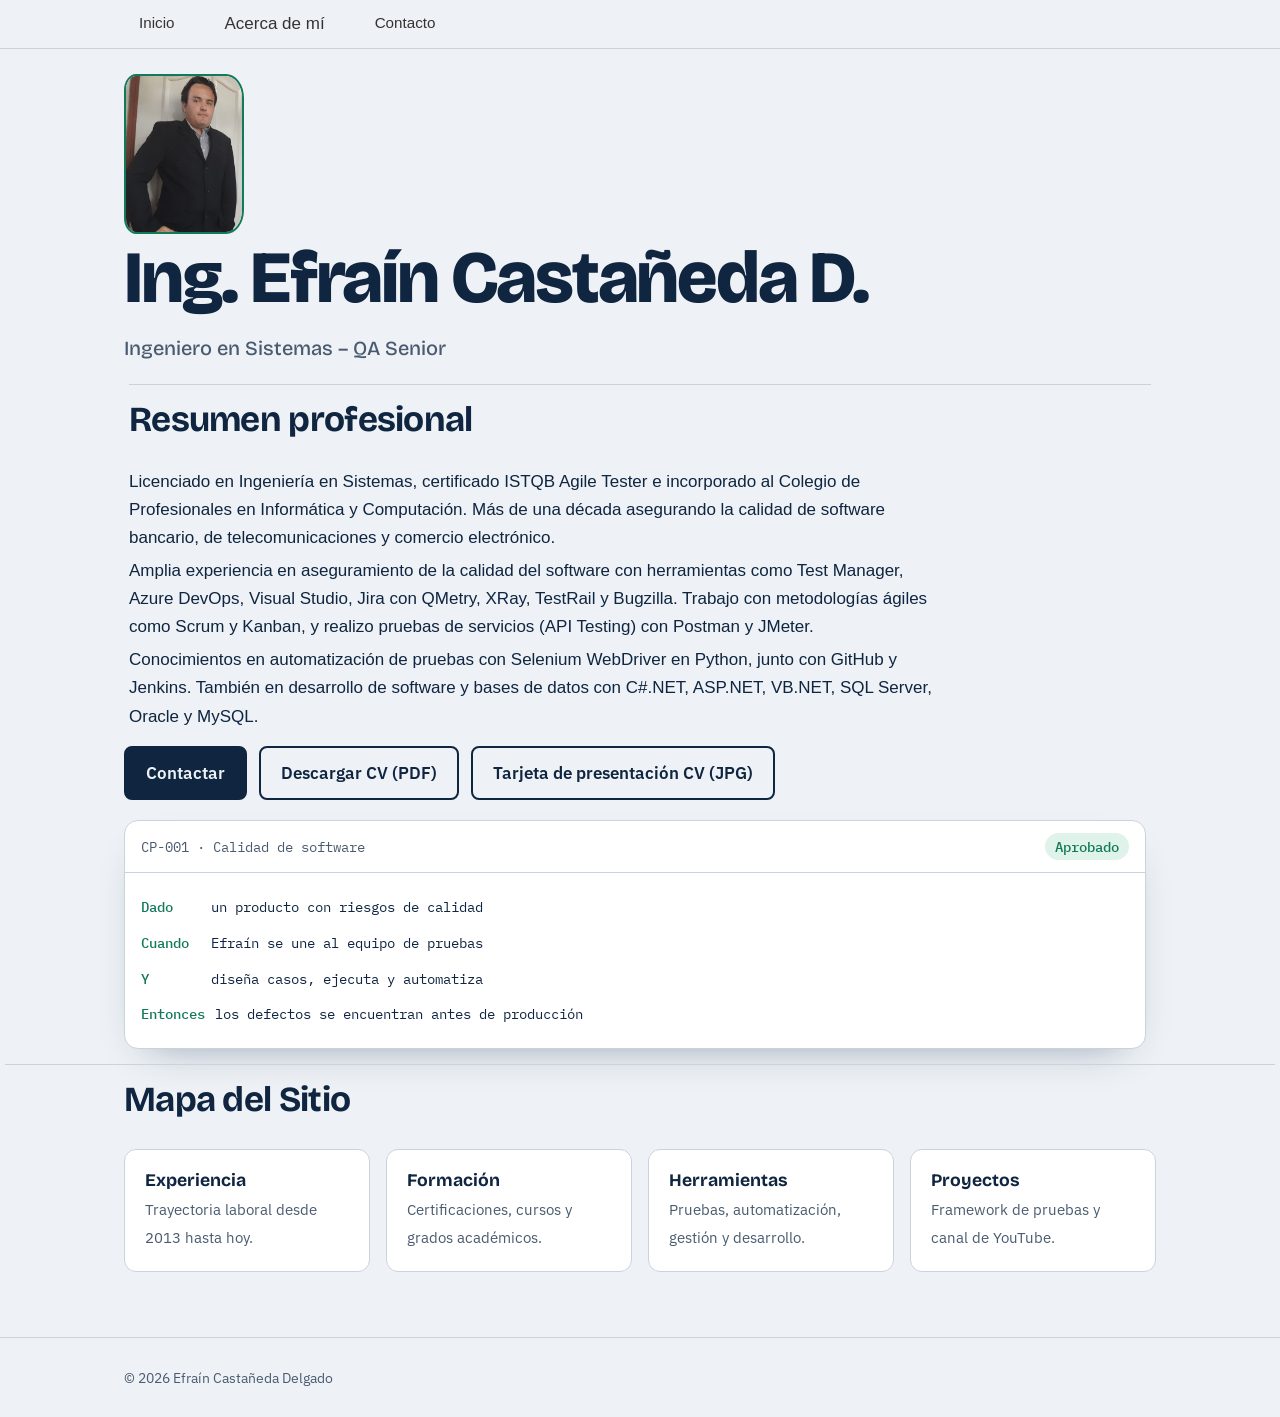
==== index.html @ b76e0f44 "." ====
<!DOCTYPE html>
<html lang="es">
<head>
<meta charset="utf-8">
<meta name="viewport" content="width=device-width, initial-scale=1">
<title>Efraín Castañeda D. | Ingeniero en Sistemas – QA Senior</title>
<meta name="description" content="Ingeniero en Sistemas y QA Senior con experiencia en pruebas funcionales, API Testing y automatización con Selenium y Python.">
<link rel="icon" href="data:image/svg+xml,<svg xmlns=%22http://www.w3.org/2000/svg%22 viewBox=%220 0 100 100%22><text y=%22.9em%22 font-size=%2290%22>✔</text></svg>">
<link rel="preconnect" href="https://fonts.googleapis.com">
<link rel="preconnect" href="https://fonts.gstatic.com" crossorigin>
<link href="https://fonts.googleapis.com/css2?family=Bricolage+Grotesque:opsz,wght@12..96,500;12..96,700;12..96,800&family=IBM+Plex+Sans:wght@400;500;600&family=IBM+Plex+Mono:wght@400;500&display=swap" rel="stylesheet">
<link rel="stylesheet" href="css/style.css">
</head>
<body>
<header class="top">
<!--   <div class = "photo-portada">
    <img src="assets/img/portada.png" alt="Portada Page"/>
  </div>  -->
  <div class="wrap">
    <nav aria-label="Principal" class="menu-acordeon">
      <ul class="lista-nivel-1">
        <!-- Opción 1: Sin submenú -->
        <li class="item-menu">
          <a href="index.html">Inicio</a>
        </li>

        <!-- Opción 2: Con submenú (Acordeón) -->
        <li class="item-menu item-con-hijos">
          <input type="checkbox" id="submenu-1" class="toggle-checkbox">
          <label for="submenu-1" class="etiqueta-menu">Acerca de mí</label>
          
          <ul class="lista-nivel-2">
            <li><a href="experiencia.html">Experiencia Profesional</a></li>
            <li><a href="formacion.html">Formación</a></li>
            <li><a href="herramientas.html">Herramientas</a></li>
            <li><a href="proyectos.html">Proyectos</a></li>
          </ul>
        </li>
        <!-- Opción 3: Otro elemento -->
        <li class="item-menu">
          <a href="contacto.html">Contacto</a>
        </li>
      </ul>
    </nav>
  </div>
</header>

<main>
  <div class="principal">

    <div class="wrap">
      <div class="photo-professional">
        <img src="assets/img/ecd.jpg" alt="Foto de Efrain C. Delgado"/>
        <h1>Ing. Efraín Castañeda D.</h1>  
      <p class="role">Ingeniero en Sistemas – QA Senior</p>

      <section id="resumen">
        <div id ="resumen">
          <h2>Resumen profesional</h2>
          <p class="lead">Licenciado en Ingeniería en Sistemas, certificado ISTQB Agile Tester e incorporado al Colegio de Profesionales en Informática y Computación. Más de una década asegurando la calidad de software bancario, de telecomunicaciones y comercio electrónico.</p>
          <p class="lead">Amplia experiencia en aseguramiento de la calidad del software con herramientas como Test Manager, Azure DevOps, Visual Studio, Jira con QMetry, XRay, TestRail y Bugzilla. Trabajo con metodologías ágiles como Scrum y Kanban, y realizo pruebas de servicios (API Testing) con Postman y JMeter.</p>
          <p class="lead">Conocimientos en automatización de pruebas con Selenium WebDriver en Python, junto con GitHub y Jenkins. También en desarrollo de software y bases de datos con C#.NET, ASP.NET, VB.NET, SQL Server, Oracle y MySQL.</p>
        </div>
      </section>

      <div class="cta">
        <a class="btn primary" href="contacto.html">Contactar</a>
        <a class="btn" href="assets/docs/CV_Efrain_Castaneda.pdf" download>Descargar CV (PDF)</a>
        <a class="btn" href="assets/img/tarjeta-cv.jpeg" download>Tarjeta de presentación CV (JPG)</a>
      </div>

      <div class="case" role="img" aria-label="Caso de prueba: el equipo encuentra los defectos antes de producción">
        <div class="case-head"><span>CP-001 · Calidad de software</span><span class="status">Aprobado</span></div>
        <ol>
          <li><b>Dado</b><span>un producto con riesgos de calidad</span></li>
          <li><b>Cuando</b><span>Efraín se une al equipo de pruebas</span></li>
          <li><b>Y</b><span>diseña casos, ejecuta y automatiza</span></li>
          <li><b>Entonces</b><span>los defectos se encuentran antes de producción</span></li>
        </ol>
      </div>
    </div>
  </div>

  <section>
    <div class="wrap">
      <h2>Mapa del Sitio</h2>
      <ul class="explore">
        <li><a href="experiencia.html"><strong>Experiencia</strong><span>Trayectoria laboral desde 2013 hasta hoy.</span></a></li>
        <li><a href="formacion.html"><strong>Formación</strong><span>Certificaciones, cursos y grados académicos.</span></a></li>
        <li><a href="herramientas.html"><strong>Herramientas</strong><span>Pruebas, automatización, gestión y desarrollo.</span></a></li>
        <li><a href="proyectos.html"><strong>Proyectos</strong><span>Framework de pruebas y canal de YouTube.</span></a></li>
      </ul>
    </div>
  </section>
</main>

<footer>
  <div class="wrap">© <span id="year">2026</span> Efraín Castañeda Delgado</div>
</footer>

<script src="js/main.js" defer></script>
</body>
</html>
---- css/style.css ----
:root{
  --paper:#eef2f6; --surface:#ffffff; --ink:#0f2540; --muted:#4a5b70;
  --line:#c9d3de; --pass:#13795b; --pass-bg:#dff3ea; --focus:#1d5fd1;
  --display:'Bricolage Grotesque','Segoe UI',system-ui,sans-serif;
  --body:'IBM Plex Sans','Segoe UI',system-ui,sans-serif;
  --mono:'IBM Plex Mono',ui-monospace,Consolas,monospace;
}
@media (prefers-color-scheme:dark){
  :root{--paper:#0c1623; --surface:#13233a; --ink:#e8eef6; --muted:#9fb0c4; --line:#27405e; --pass:#5fd3a6; --pass-bg:#123a30; --focus:#7fb0ff}
}
*{box-sizing:border-box}
html{scroll-behavior:smooth}
body{margin:0;background:var(--paper);color:var(--ink);font:400 1.0625rem/1.65 var(--body)}
a{color:inherit}
:focus-visible{outline:3px solid var(--focus);outline-offset:3px;border-radius:4px}
.wrap{max-width:1080px;margin:0 auto;padding:0 24px}
header.top{border-bottom:1px solid var(--line)}
header.top .wrap{
  display:flex;
  justify-content:space-between;
  align-items:center;
  gap:16px;
}
.brand{font:700 1.05rem var(--display);text-decoration:none}
nav ul{display:flex;gap:20px;list-style:none;margin:0;padding:0;flex-wrap:wrap}
nav a{text-decoration:none;color:var(--muted);font-weight:500;font-size:.95rem}
nav a:hover{color:var(--ink);text-decoration:underline;text-underline-offset:4px}

div.photo-portada img{
  display: inline;
  border-radius: 15% 15% 15% 15%;
  display: inline;
  
  padding: 2px;
  width: 900px;
  height: 200px;
  margin: 5px 10px 10px 400px;
}
div.photo-professional img{
  display: inline;
  width: 120px;
  height: 160px;
  border-radius: 10% 15% 15% 10%;
  border: 2.5px solid #13795b;
}

.menu-acordeon {
  width: 37%;
  font-family: Arial, sans-serif;
}
.menu-acordeon > ul {
  list-style: none;
  padding-left: 0;
  margin: 0;
  display: flex; /* Convierte el menú en horizontal */
  background-color: transparent;
}
.menu-acordeon > ul > li {
  position: relative; /* Necesario para posicionar el submenú debajo */
}
.menu-acordeon a,
.etiqueta-menu {
  border-radius: 10% 15% 15% 10%;
  display: block;
  padding: 10px 15px;
  background-color: transparent;
  color: #333;
  text-decoration: none;
  border-bottom: 0px solid #ddd;
  cursor: pointer;
  white-space: nowrap; /* Evita que el texto se rompa en dos líneas */
}
.menu-acordeon a:hover,
.etiqueta-menu:hover {
  background-color: #13795b;
  color: white;
}
/* Ocultar los checkboxes nativos */
.toggle-checkbox {
  display: none;
}
/* Ocultar y posicionar los submenús por defecto */
.lista-nivel-2 {
  list-style: none;
  padding: 0;
  margin: 0;
  max-height: 0;
  overflow: hidden;
  transition: max-height 0.3s ease;
  background-color: #fafafa;
  
  /* Posicionamiento flotante debajo del botón principal */
  position: absolute;
  top: 100%;
  left: 0;
  min-width: 100px;
  z-index: 100;
  box-shadow: 0px 4px 6px rgba(0,0,0,0.1);
}

/* Mostrar subnivel cuando el checkbox está marcado */
.toggle-checkbox:checked ~ .lista-nivel-2 {
  max-height: 500px;
}
/* Quitar la sangría excesiva lateral en modo horizontal */
.lista-nivel-2 a {
  padding-left: 15px;
}

.principal{
  padding:25px 0 50px
}
.hero .wrap{
  display:grid; 
  grid-template-columns: repeat(2, 1.2fr); 
  gap:25px;
  align-items:center
}
h1{
  font:800 clamp(2.6rem,6.5vw,4.6rem)/1 var(--display);
  letter-spacing:-.03em;
  margin:0 0 20px
}
.role{
  font:500 1.25rem var(--display);
  color:var(--muted);
  margin:0 0 24px
}
.lead{
  max-width:85ch;
  margin:0 0 5px;
  font-family: Arial, Helvetica, sans-serif;
}
.cta{
  display:flex;
  gap:12px;
  flex-wrap:wrap
}
.btn{
  display:inline-block;
  padding:11px 20px;
  border-radius:8px;
  font-weight:600;
  text-decoration:none;
  border:2px solid var(--ink)
}
.btn.primary{
  background:var(--ink);
  color:var(--paper)
}
.btn:hover{
  transform:translateY(-1px)
}
.case{
  background:var(--surface);
  margin:20px 10px 10px 0px;
  padding:0px;
  border:1px solid var(--line);
  border-radius:14px;
  box-shadow:0 18px 40px -24px rgba(15,37,64,.45);
  font-family:var(--mono);
  font-size:.85em;
}
.case-head{
  display:flex;
  justify-content:
  space-between;
  align-items:center;
  padding:12px 16px;
  border-bottom:1px solid var(--line);
  color:var(--muted)
}
.status{
  background:var(--pass-bg);
  color:var(--pass);
  font-weight:500;
  padding:2px 10px;
  border-radius:90px
}
.case ol{
  list-style:none;
  margin:0;
  padding:16px
}
.case li{
  display:flex;
  gap:10px;
  padding:7px 0;
  line-height:1.5
}
.case b{
  color:var(--pass);
  font-weight:500;
  min-width:7.5ch
}
.case li span{
  flex:1
}

section{
  margin: 15px 5px 15px 5px;
  padding: 0px;
  border-top:1px solid var(--line)
}
h2{
  font:700 clamp(1.7rem,3.4vw,2.2rem)/1.15 var(--display);
  letter-spacing:-.02em;
  margin:15px 0 28px
}
h3{
  font:700 1.15rem var(--display);
  margin:0
}
.muted{
  color:var(--muted)
}

.timeline{
  list-style:none;
  margin:0;
  padding:0;
  border-left:2px solid var(--line)
}
.timeline li{
  position:relative;
  padding:0 0 30px 28px
}
.timeline li::before{
  content:"";position:absolute;
  left:-7px;
  top:8px;
  width:12px;
  height:12px;
  border-radius:50%;
  background:var(--paper);
  border:2px solid var(--pass)
}
.timeline li.now::before{
  background:var(--pass)
}
.when{
  font:500 .85rem var(--mono);
  color:var(--muted)
}
.timeline p{
  margin:6px 0 0;
  max-width:68ch
}
.org{
  color:var(--muted);
  font-weight:500
}

.cols{
  display:grid;
  grid-template-columns:repeat(auto-fit,minmax(260px,1fr));
  gap:36px
}
.cols h3{
  margin-bottom:12px
}
.plain{
  list-style:none;
  margin:0;
  padding:0
}
.plain li{
  padding:8px 0;
  border-bottom:1px solid var(--line)
}
.plain li:last-child{
  border-bottom:0
}
.plain small{
  display:block;
  color:var(--muted);
  font-family:var(--mono);
  font-size:.82rem
}
.chips{
  display:flex;
  flex-wrap:wrap;
  gap:8px;
  list-style:none;
  margin:0;
  padding:0
}
.chips li{
  background:var(--surface);
  border:1px solid var(--line);
  border-radius:6px;
  padding:4px 12px;
  font-size:.95rem
}

.project{
  background:var(--surface);
  border:1px solid var(--line);
  border-radius:14px;
  padding:28px;
  display:grid;
  gap:10px;
  max-width:760px
}

.contact a{
  font-weight:600
}
.yt{
  background:var(--surface);
  border:1px solid var(--line);
  border-radius:14px;
  padding:28px;
  display:flex;
  gap:24px;
  align-items:center;
  justify-content:space-between;
  flex-wrap:wrap;
  max-width:760px
}
.yt p{
  margin:6px 0 0;
  max-width:46ch
}
.contact ul{
  list-style:none;
  margin:0;
  padding:0;
  display:grid;
  gap:10px
}
footer{
  border-top:1px solid var(--line);
  padding:28px 0;
  color:var(--muted);
  font-size:.9rem
}

@media (max-width:820px){
  .hero{padding-top:44px}
  .hero .wrap{grid-template-columns:1fr}
}
@media (prefers-reduced-motion:reduce){
  html{
    scroll-behavior:auto
  }
  .btn:hover{
    transform:none
  }
}

.page-title{font:800 clamp(2rem,4.5vw,3rem)/1.1 var(--display);letter-spacing:-.025em;margin:0 0 28px}
main>section:first-child{border-top:0;padding-top:56px}
nav a[aria-current="page"]{color:var(--ink);font-weight:600;text-decoration:underline;text-underline-offset:6px;text-decoration-thickness:2px}
.explore{list-style:none;margin:0;padding:0;display:grid;grid-template-columns:repeat(auto-fit,minmax(220px,1fr));gap:16px}
.explore a{display:block;height:100%;background:var(--surface);border:1px solid var(--line);border-radius:12px;padding:20px;text-decoration:none}
.explore a:hover{border-color:var(--ink)}
.explore strong{display:block;font:700 1.1rem var(--display);margin-bottom:4px}
.explore span{color:var(--muted);font-size:.95rem}
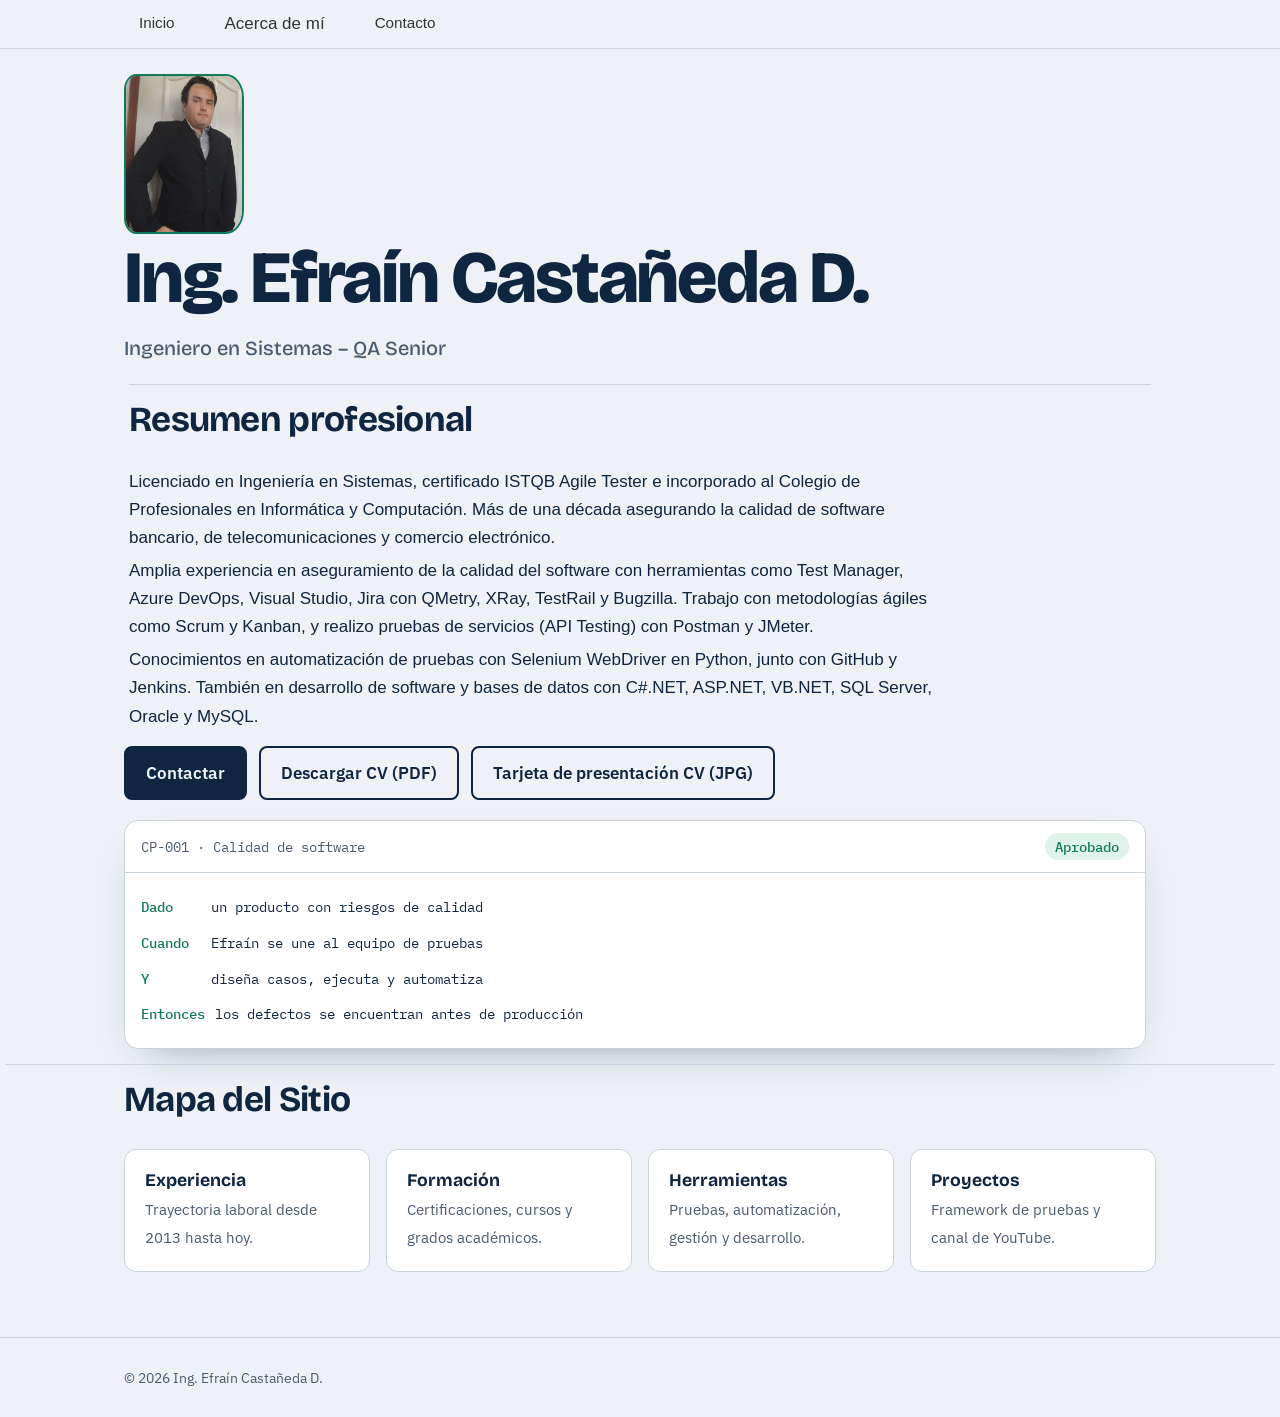
==== commit f57b62f0: "." ====
--- a/index.html
+++ b/index.html
@@ -3,7 +3,7 @@
 <head>
 <meta charset="utf-8">
 <meta name="viewport" content="width=device-width, initial-scale=1">
-<title>Efraín Castañeda D. | Ingeniero en Sistemas – QA Senior</title>
+<title>Ing. Efraín Castañeda D. | Ingeniero en Sistemas – QA Senior</title>
 <meta name="description" content="Ingeniero en Sistemas y QA Senior con experiencia en pruebas funcionales, API Testing y automatización con Selenium y Python.">
 <link rel="icon" href="data:image/svg+xml,<svg xmlns=%22http://www.w3.org/2000/svg%22 viewBox=%220 0 100 100%22><text y=%22.9em%22 font-size=%2290%22>✔</text></svg>">
 <link rel="preconnect" href="https://fonts.googleapis.com">
@@ -95,7 +95,7 @@
 </main>
 
 <footer>
-  <div class="wrap">© <span id="year">2026</span> Efraín Castañeda Delgado</div>
+  <div class="wrap">© <span id="year">2026</span> Ing. Efraín Castañeda D.</div>
 </footer>
 
 <script src="js/main.js" defer></script>
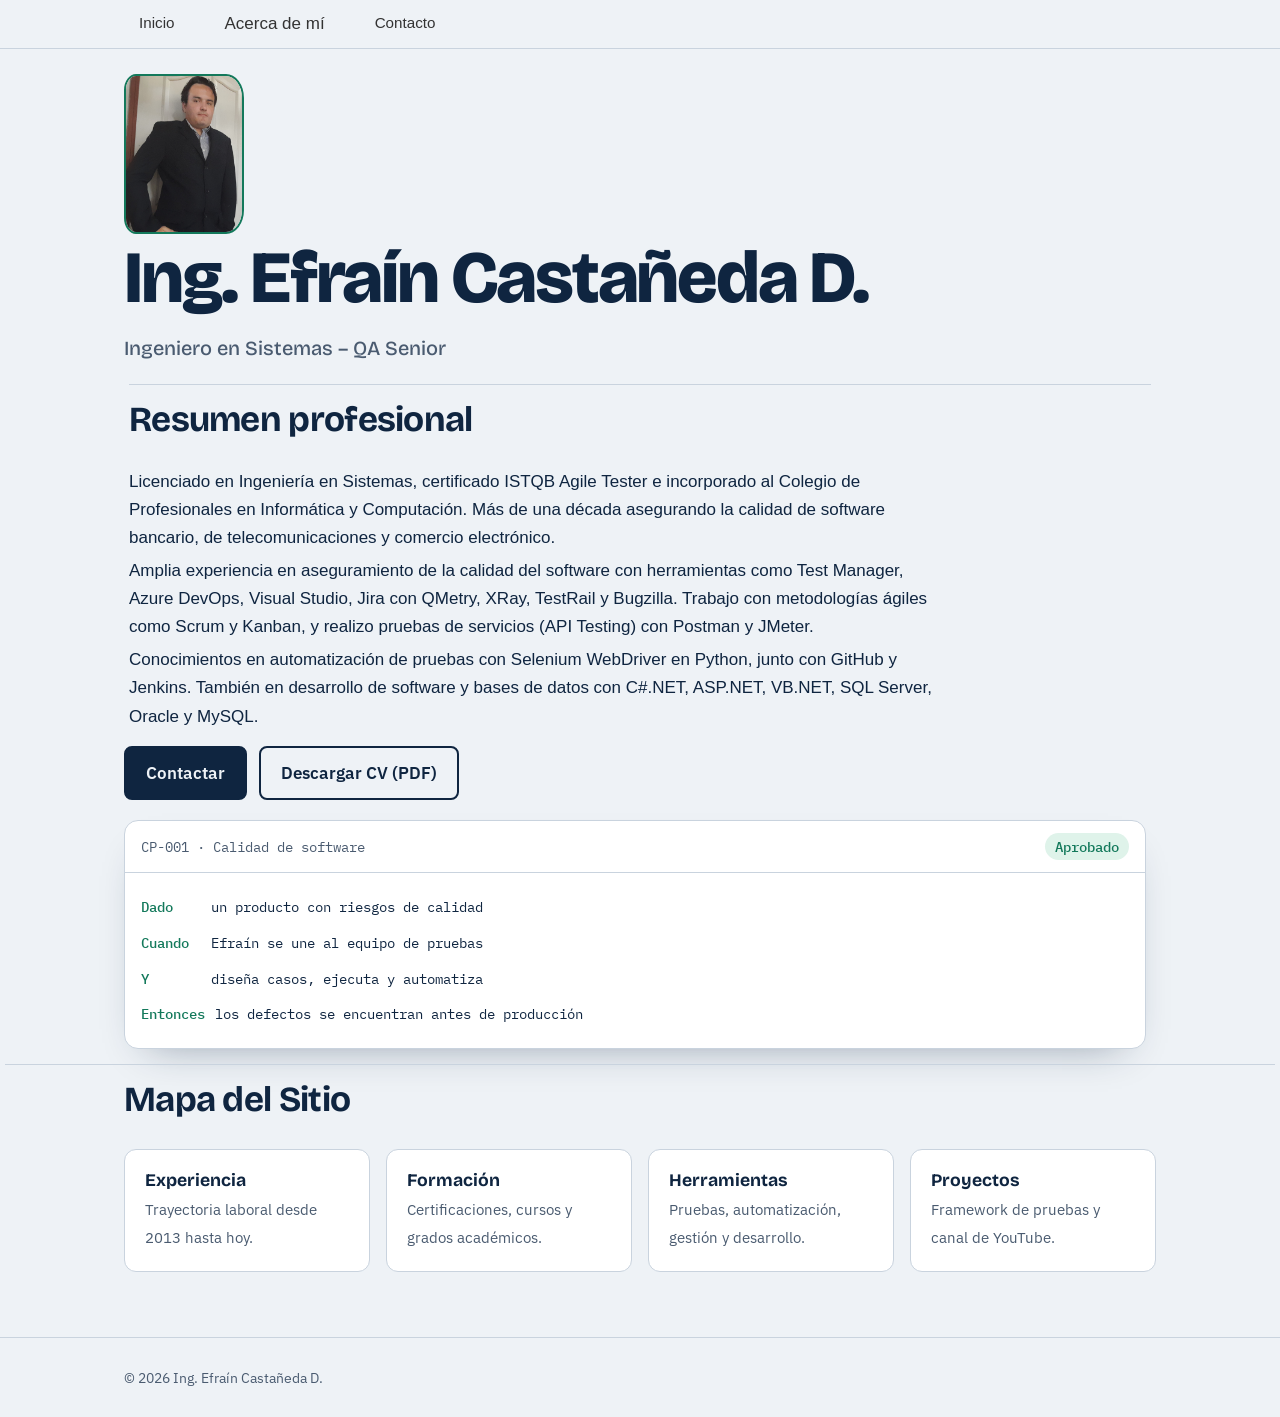
==== commit 27cbf09a: "." ====
--- a/index.html
+++ b/index.html
@@ -50,7 +50,7 @@
 
     <div class="wrap">
       <div class="photo-professional">
-        <img src="assets/img/ecd.jpg" alt="Foto de Efrain C. Delgado"/>
+        <img src="assets/img/ecd.jpg" alt="Foto Efraín Castañeda D."/>
         <h1>Ing. Efraín Castañeda D.</h1>  
       <p class="role">Ingeniero en Sistemas – QA Senior</p>
 
@@ -66,7 +66,6 @@
       <div class="cta">
         <a class="btn primary" href="contacto.html">Contactar</a>
         <a class="btn" href="assets/docs/CV_Efrain_Castaneda.pdf" download>Descargar CV (PDF)</a>
-        <a class="btn" href="assets/img/tarjeta-cv.jpeg" download>Tarjeta de presentación CV (JPG)</a>
       </div>
 
       <div class="case" role="img" aria-label="Caso de prueba: el equipo encuentra los defectos antes de producción">
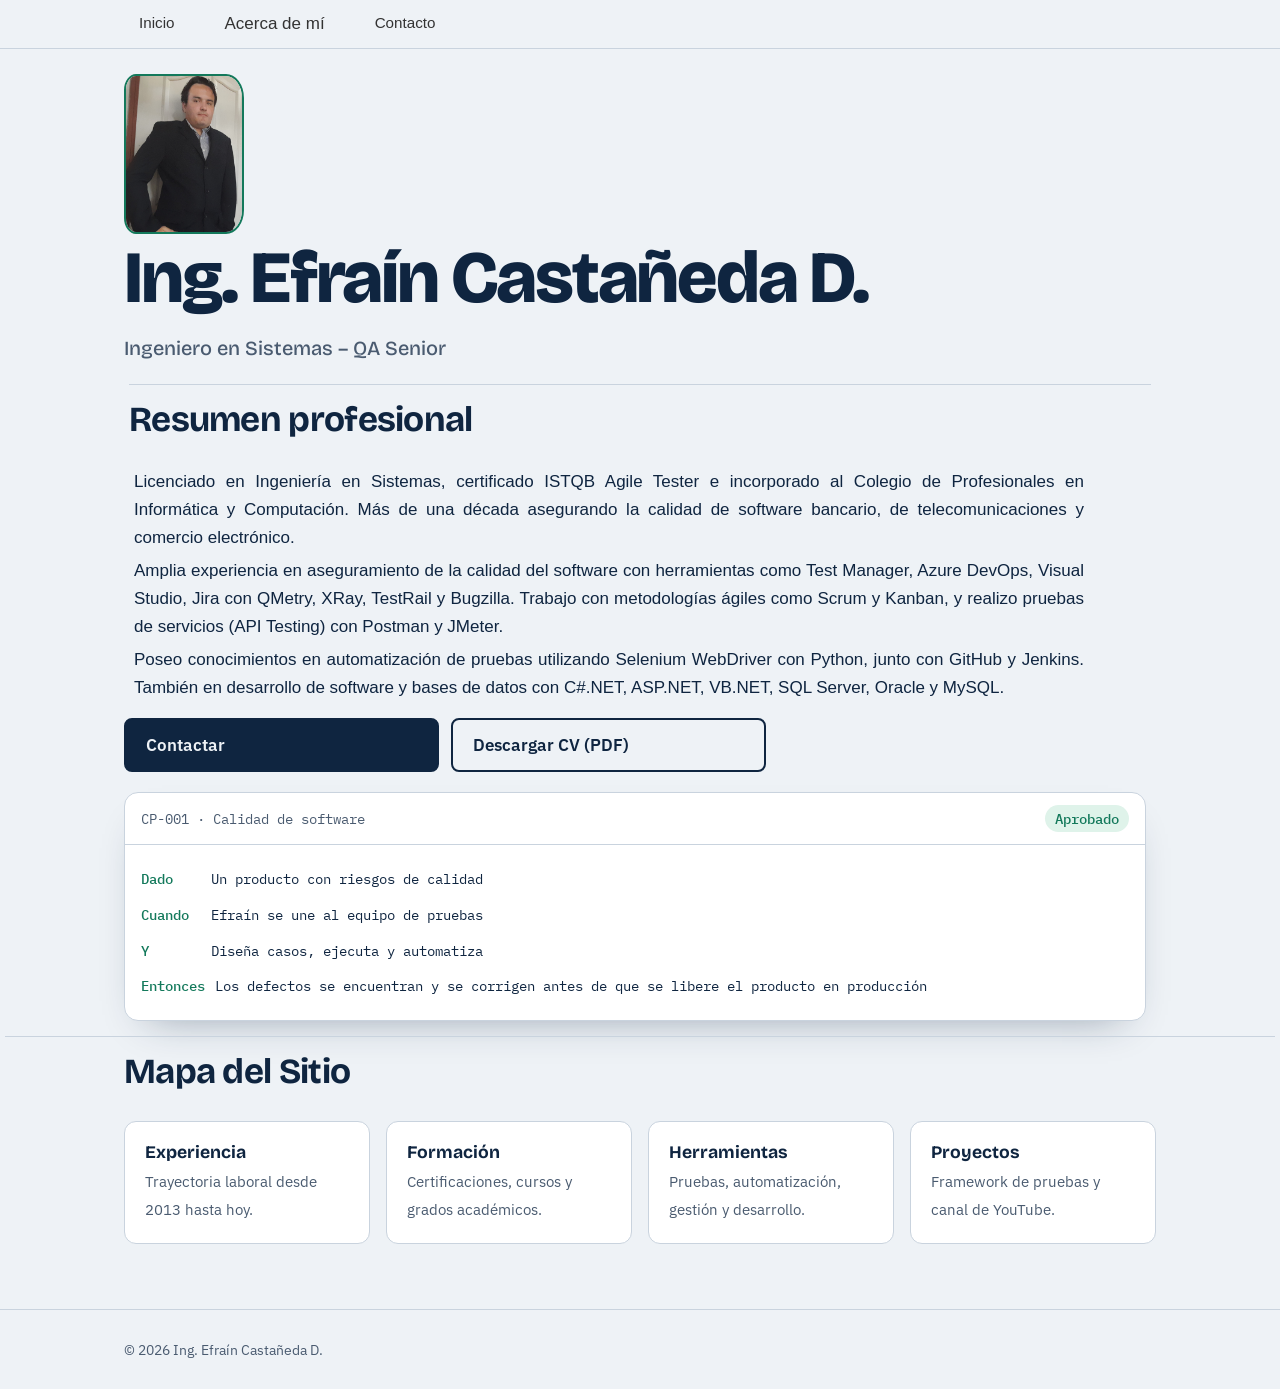
==== commit e7586a56: "." ====
--- a/index.html
+++ b/index.html
@@ -59,7 +59,7 @@
           <h2>Resumen profesional</h2>
           <p class="lead">Licenciado en Ingeniería en Sistemas, certificado ISTQB Agile Tester e incorporado al Colegio de Profesionales en Informática y Computación. Más de una década asegurando la calidad de software bancario, de telecomunicaciones y comercio electrónico.</p>
           <p class="lead">Amplia experiencia en aseguramiento de la calidad del software con herramientas como Test Manager, Azure DevOps, Visual Studio, Jira con QMetry, XRay, TestRail y Bugzilla. Trabajo con metodologías ágiles como Scrum y Kanban, y realizo pruebas de servicios (API Testing) con Postman y JMeter.</p>
-          <p class="lead">Conocimientos en automatización de pruebas con Selenium WebDriver en Python, junto con GitHub y Jenkins. También en desarrollo de software y bases de datos con C#.NET, ASP.NET, VB.NET, SQL Server, Oracle y MySQL.</p>
+          <p class="lead">Poseo conocimientos en automatización de pruebas utilizando Selenium WebDriver con Python, junto con GitHub y Jenkins. También en desarrollo de software y bases de datos con C#.NET, ASP.NET, VB.NET, SQL Server, Oracle y MySQL.</p>
         </div>
       </section>
 
@@ -71,10 +71,10 @@
       <div class="case" role="img" aria-label="Caso de prueba: el equipo encuentra los defectos antes de producción">
         <div class="case-head"><span>CP-001 · Calidad de software</span><span class="status">Aprobado</span></div>
         <ol>
-          <li><b>Dado</b><span>un producto con riesgos de calidad</span></li>
+          <li><b>Dado</b><span>Un producto con riesgos de calidad</span></li>
           <li><b>Cuando</b><span>Efraín se une al equipo de pruebas</span></li>
-          <li><b>Y</b><span>diseña casos, ejecuta y automatiza</span></li>
-          <li><b>Entonces</b><span>los defectos se encuentran antes de producción</span></li>
+          <li><b>Y</b><span>Diseña casos, ejecuta y automatiza</span></li>
+          <li><b>Entonces</b><span>Los defectos se encuentran y se corrigen antes de que se libere el producto en producción</span></li>
         </ol>
       </div>
     </div>
--- a/css/style.css
+++ b/css/style.css
@@ -25,6 +25,11 @@
 nav ul{display:flex;gap:20px;list-style:none;margin:0;padding:0;flex-wrap:wrap}
 nav a{text-decoration:none;color:var(--muted);font-weight:500;font-size:.95rem}
 nav a:hover{color:var(--ink);text-decoration:underline;text-underline-offset:4px}
+
+img.icon{
+  width: 30px;
+  height: 25px;
+}
 
 div.photo-portada img{
   display: inline;
@@ -127,9 +132,10 @@
   margin:0 0 24px
 }
 .lead{
-  max-width:85ch;
-  margin:0 0 5px;
+  max-width:950px;
+  margin:5px;
   font-family: Arial, Helvetica, sans-serif;
+  text-align: justify
 }
 .cta{
   display:flex;
@@ -142,7 +148,9 @@
   border-radius:8px;
   font-weight:600;
   text-decoration:none;
-  border:2px solid var(--ink)
+  border:2px solid var(--ink);
+  width:315px
+
 }
 .btn.primary{
   background:var(--ink);
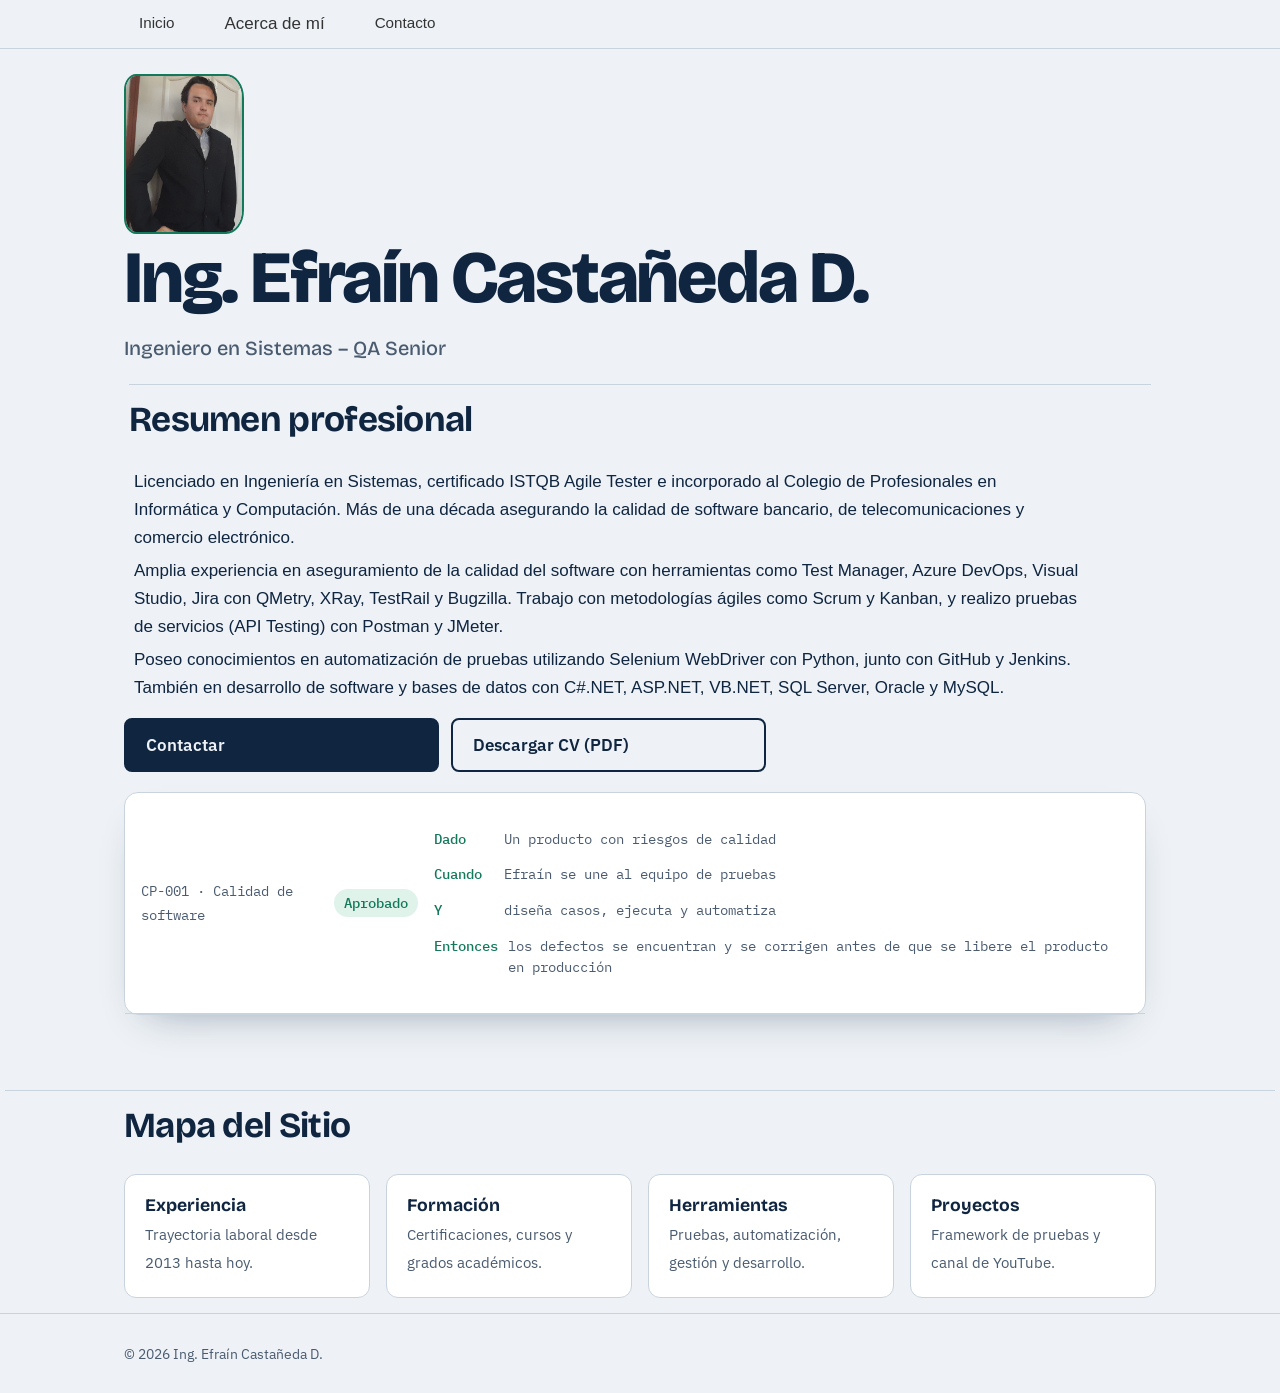
==== commit 6c8fc4f1: "." ====
--- a/index.html
+++ b/index.html
@@ -3,7 +3,7 @@
 <head>
 <meta charset="utf-8">
 <meta name="viewport" content="width=device-width, initial-scale=1">
-<title>Ing. Efraín Castañeda D. | Ingeniero en Sistemas – QA Senior</title>
+<title>Ing. Efraín Castañeda D. | QA Senior</title>
 <meta name="description" content="Ingeniero en Sistemas y QA Senior con experiencia en pruebas funcionales, API Testing y automatización con Selenium y Python.">
 <link rel="icon" href="data:image/svg+xml,<svg xmlns=%22http://www.w3.org/2000/svg%22 viewBox=%220 0 100 100%22><text y=%22.9em%22 font-size=%2290%22>✔</text></svg>">
 <link rel="preconnect" href="https://fonts.googleapis.com">
@@ -52,9 +52,10 @@
       <div class="photo-professional">
         <img src="assets/img/ecd.jpg" alt="Foto Efraín Castañeda D."/>
         <h1>Ing. Efraín Castañeda D.</h1>  
-      <p class="role">Ingeniero en Sistemas – QA Senior</p>
+        <p class="role">Ingeniero en Sistemas – QA Senior</p>
+      </div>
 
-      <section id="resumen">
+      <section>
         <div id ="resumen">
           <h2>Resumen profesional</h2>
           <p class="lead">Licenciado en Ingeniería en Sistemas, certificado ISTQB Agile Tester e incorporado al Colegio de Profesionales en Informática y Computación. Más de una década asegurando la calidad de software bancario, de telecomunicaciones y comercio electrónico.</p>
@@ -69,13 +70,14 @@
       </div>
 
       <div class="case" role="img" aria-label="Caso de prueba: el equipo encuentra los defectos antes de producción">
-        <div class="case-head"><span>CP-001 · Calidad de software</span><span class="status">Aprobado</span></div>
-        <ol>
-          <li><b>Dado</b><span>Un producto con riesgos de calidad</span></li>
-          <li><b>Cuando</b><span>Efraín se une al equipo de pruebas</span></li>
-          <li><b>Y</b><span>Diseña casos, ejecuta y automatiza</span></li>
-          <li><b>Entonces</b><span>Los defectos se encuentran y se corrigen antes de que se libere el producto en producción</span></li>
-        </ol>
+        <div class="case-head"><span>CP-001 · Calidad de software</span><span class="status">Aprobado</span>
+          <ol>
+            <li><b>Dado</b><span>Un producto con riesgos de calidad</span></li>
+            <li><b>Cuando</b><span>Efraín se une al equipo de pruebas</span></li>
+            <li><b>Y</b><span>diseña casos, ejecuta y automatiza</span></li>
+            <li><b>Entonces</b><span>los defectos se encuentran y se corrigen antes de que se libere el producto en producción</span></li>
+          </ol>
+        </div>
       </div>
     </div>
   </div>
--- a/css/style.css
+++ b/css/style.css
@@ -19,7 +19,7 @@
   display:flex;
   justify-content:space-between;
   align-items:center;
-  gap:16px;
+  gap:10px;
 }
 .brand{font:700 1.05rem var(--display);text-decoration:none}
 nav ul{display:flex;gap:20px;list-style:none;margin:0;padding:0;flex-wrap:wrap}
@@ -135,7 +135,7 @@
   max-width:950px;
   margin:5px;
   font-family: Arial, Helvetica, sans-serif;
-  text-align: justify
+  text-align: left
 }
 .cta{
   display:flex;
@@ -158,6 +158,12 @@
 }
 .btn:hover{
   transform:translateY(-1px)
+}
+.redes-contacto{
+  margin: 25px;
+}
+.redes-contacto td{
+  padding: 2px;
 }
 .case{
   background:var(--surface);
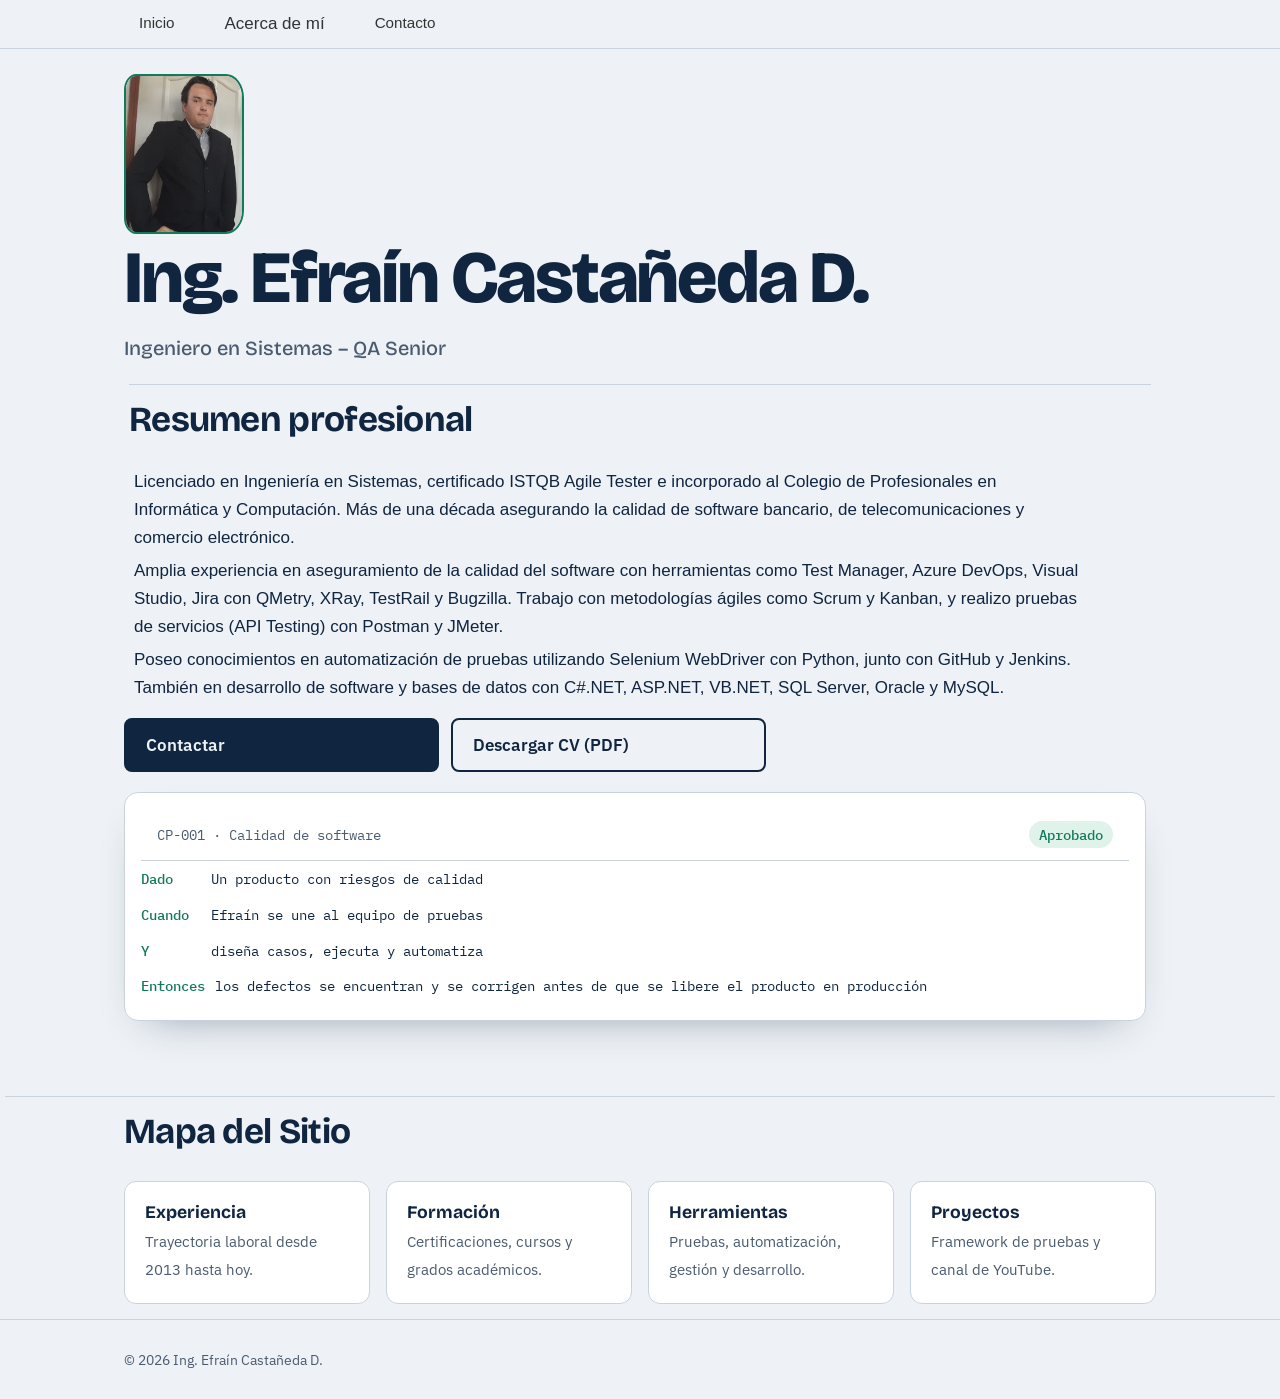
==== commit 285af994: "." ====
--- a/index.html
+++ b/index.html
@@ -70,14 +70,13 @@
       </div>
 
       <div class="case" role="img" aria-label="Caso de prueba: el equipo encuentra los defectos antes de producción">
-        <div class="case-head"><span>CP-001 · Calidad de software</span><span class="status">Aprobado</span>
-          <ol>
-            <li><b>Dado</b><span>Un producto con riesgos de calidad</span></li>
-            <li><b>Cuando</b><span>Efraín se une al equipo de pruebas</span></li>
-            <li><b>Y</b><span>diseña casos, ejecuta y automatiza</span></li>
-            <li><b>Entonces</b><span>los defectos se encuentran y se corrigen antes de que se libere el producto en producción</span></li>
-          </ol>
-        </div>
+        <ol>
+          <div class="case-head"><span>CP-001 · Calidad de software</span><span class="status">Aprobado</span></div>
+          <li><b>Dado</b><span>Un producto con riesgos de calidad</span></li>
+          <li><b>Cuando</b><span>Efraín se une al equipo de pruebas</span></li>
+          <li><b>Y</b><span>diseña casos, ejecuta y automatiza</span></li>
+          <li><b>Entonces</b><span>los defectos se encuentran y se corrigen antes de que se libere el producto en producción</span></li>
+        </ol>
       </div>
     </div>
   </div>
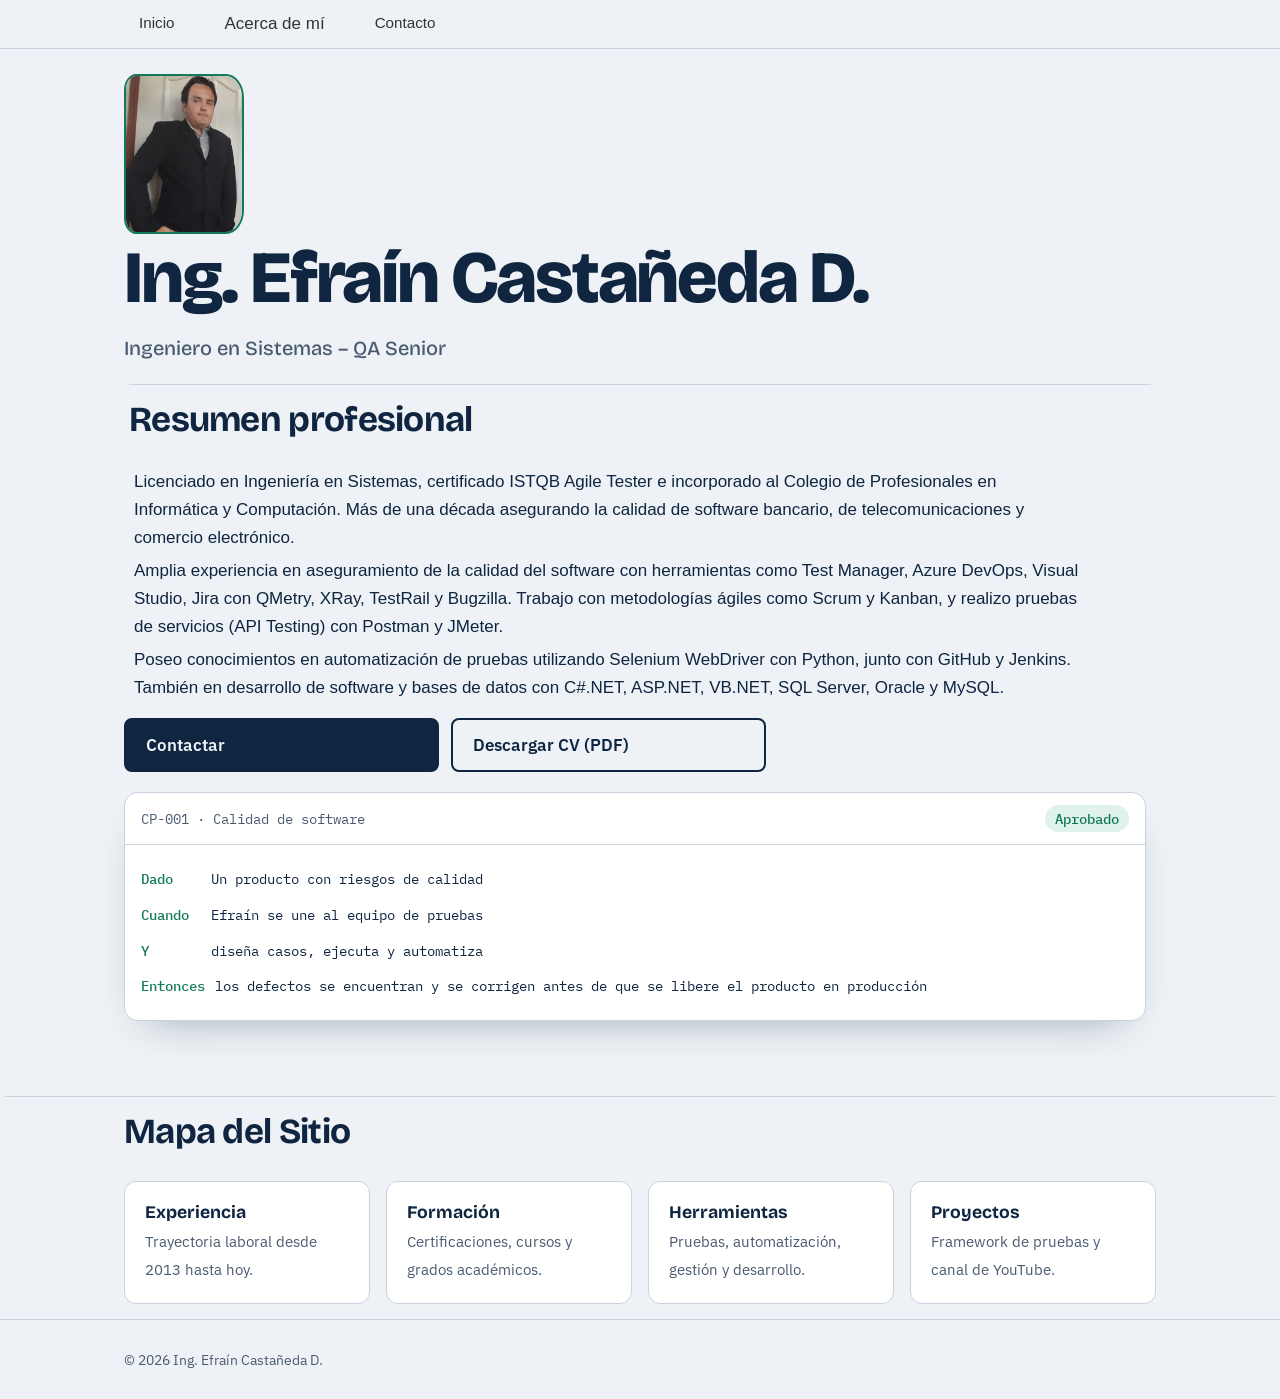
==== commit b3ccde93: "." ====
--- a/index.html
+++ b/index.html
@@ -70,8 +70,8 @@
       </div>
 
       <div class="case" role="img" aria-label="Caso de prueba: el equipo encuentra los defectos antes de producción">
-        <ol>
-          <div class="case-head"><span>CP-001 · Calidad de software</span><span class="status">Aprobado</span></div>
+        <div class="case-head"><span>CP-001 · Calidad de software</span><span class="status">Aprobado</span></div>
+        <ol>          
           <li><b>Dado</b><span>Un producto con riesgos de calidad</span></li>
           <li><b>Cuando</b><span>Efraín se une al equipo de pruebas</span></li>
           <li><b>Y</b><span>diseña casos, ejecuta y automatiza</span></li>
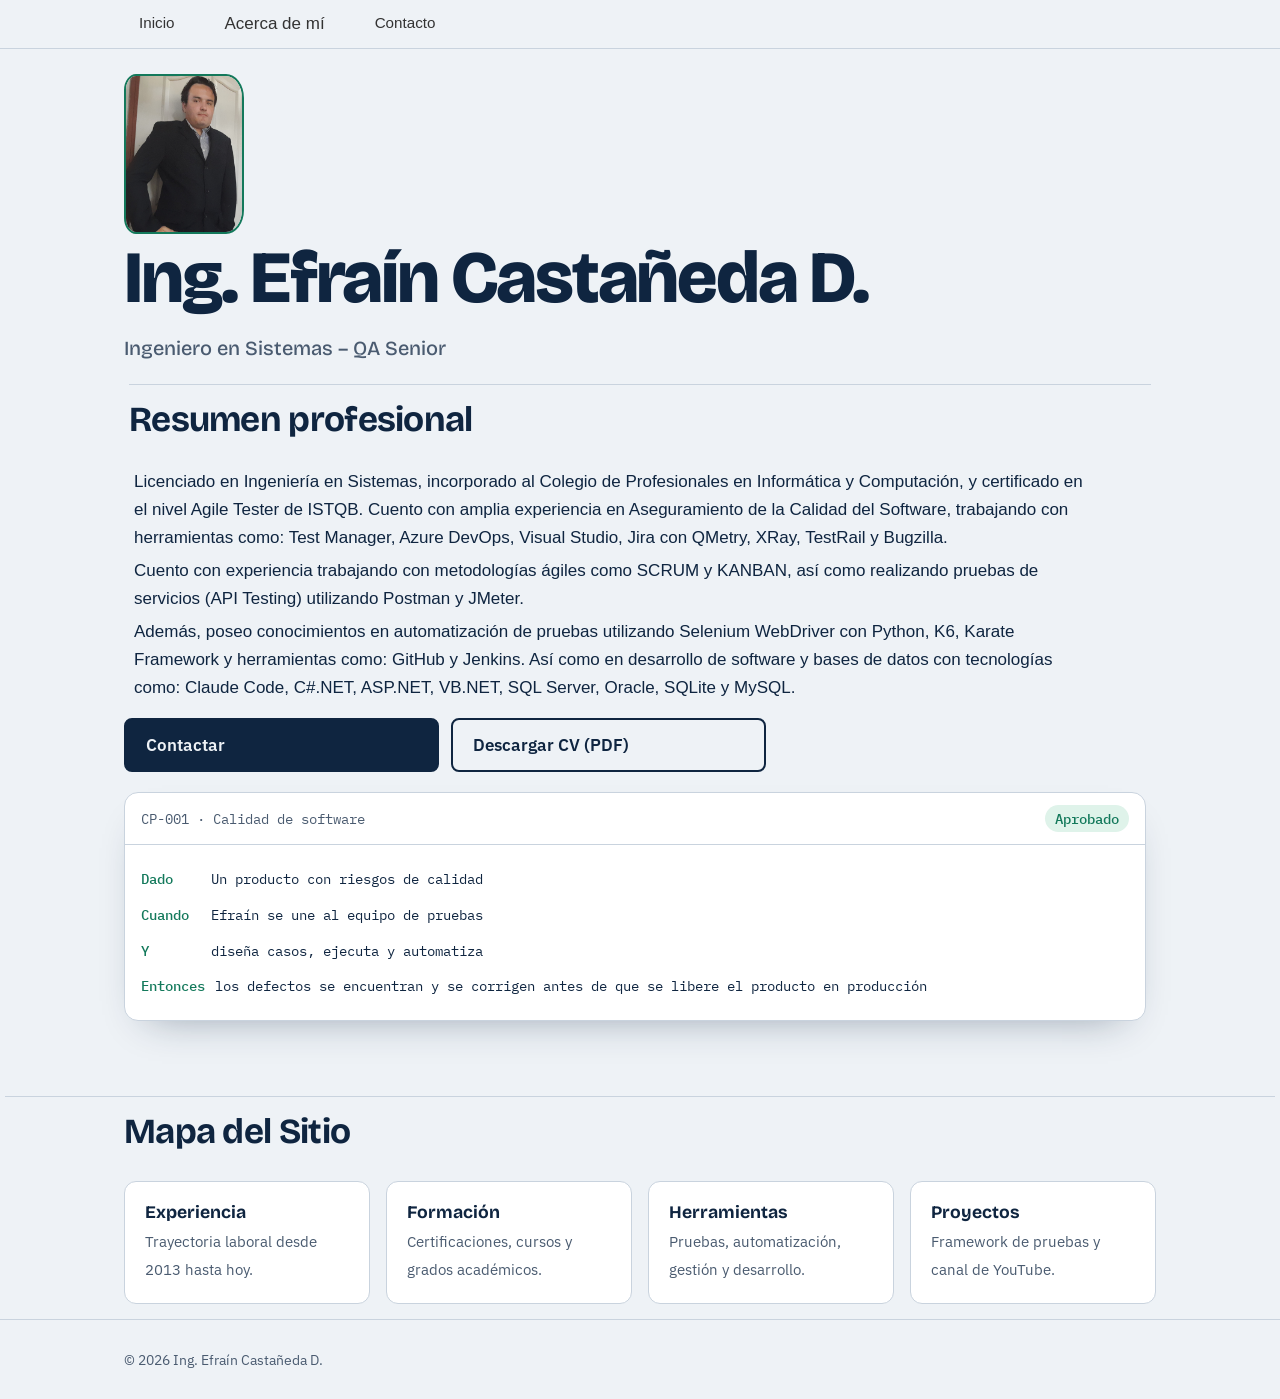
==== commit 098bda50: "." ====
--- a/index.html
+++ b/index.html
@@ -58,12 +58,19 @@
       <section>
         <div id ="resumen">
           <h2>Resumen profesional</h2>
-          <p class="lead">Licenciado en Ingeniería en Sistemas, certificado ISTQB Agile Tester e incorporado al Colegio de Profesionales en Informática y Computación. Más de una década asegurando la calidad de software bancario, de telecomunicaciones y comercio electrónico.</p>
-          <p class="lead">Amplia experiencia en aseguramiento de la calidad del software con herramientas como Test Manager, Azure DevOps, Visual Studio, Jira con QMetry, XRay, TestRail y Bugzilla. Trabajo con metodologías ágiles como Scrum y Kanban, y realizo pruebas de servicios (API Testing) con Postman y JMeter.</p>
-          <p class="lead">Poseo conocimientos en automatización de pruebas utilizando Selenium WebDriver con Python, junto con GitHub y Jenkins. También en desarrollo de software y bases de datos con C#.NET, ASP.NET, VB.NET, SQL Server, Oracle y MySQL.</p>
+          <p class="lead">Licenciado en Ingeniería en Sistemas, incorporado al Colegio de Profesionales en
+                          Informática y Computación, y certificado en el nivel Agile Tester de ISTQB.
+                          Cuento con amplia experiencia en Aseguramiento de la Calidad del Software,
+                          trabajando con herramientas como: Test Manager, Azure DevOps, Visual Studio, Jira
+                          con QMetry, XRay, TestRail y Bugzilla.</p>
+          <p class="lead">Cuento con experiencia trabajando con metodologías ágiles como SCRUM y KANBAN,
+                          así como realizando pruebas de servicios (API Testing) utilizando Postman y JMeter.</p>
+          <p class="lead">Además, poseo conocimientos en automatización de pruebas utilizando Selenium
+                          WebDriver con Python, K6, Karate Framework y herramientas como: GitHub y Jenkins.
+                          Así como en desarrollo de software y bases de datos con tecnologías como: Claude
+                          Code, C#.NET, ASP.NET, VB.NET, SQL Server, Oracle, SQLite y MySQL.</p>
         </div>
       </section>
-
       <div class="cta">
         <a class="btn primary" href="contacto.html">Contactar</a>
         <a class="btn" href="assets/docs/CV_Efrain_Castaneda.pdf" download>Descargar CV (PDF)</a>
--- a/css/style.css
+++ b/css/style.css
@@ -4,7 +4,7 @@
   --display:'Bricolage Grotesque','Segoe UI',system-ui,sans-serif;
   --body:'IBM Plex Sans','Segoe UI',system-ui,sans-serif;
   --mono:'IBM Plex Mono',ui-monospace,Consolas,monospace;
-}
+} 
 @media (prefers-color-scheme:dark){
   :root{--paper:#0c1623; --surface:#13233a; --ink:#e8eef6; --muted:#9fb0c4; --line:#27405e; --pass:#5fd3a6; --pass-bg:#123a30; --focus:#7fb0ff}
 }
